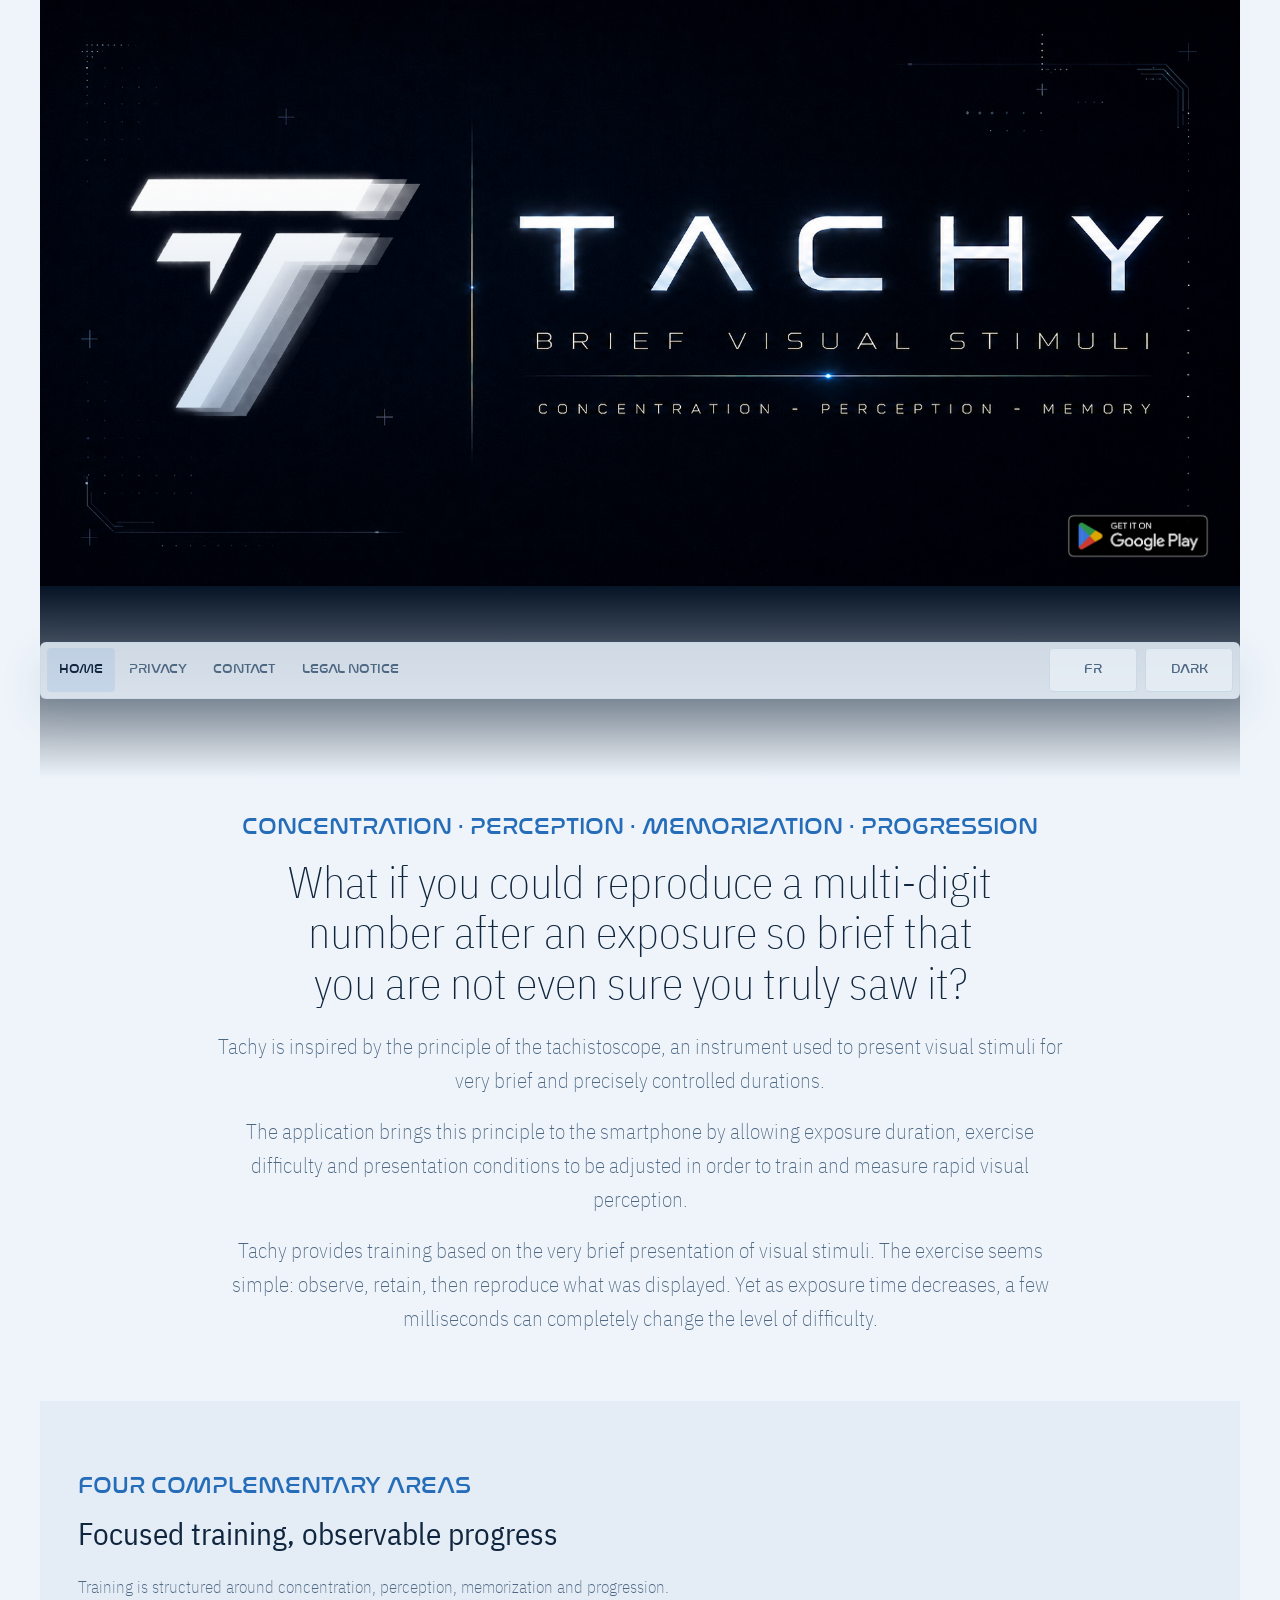
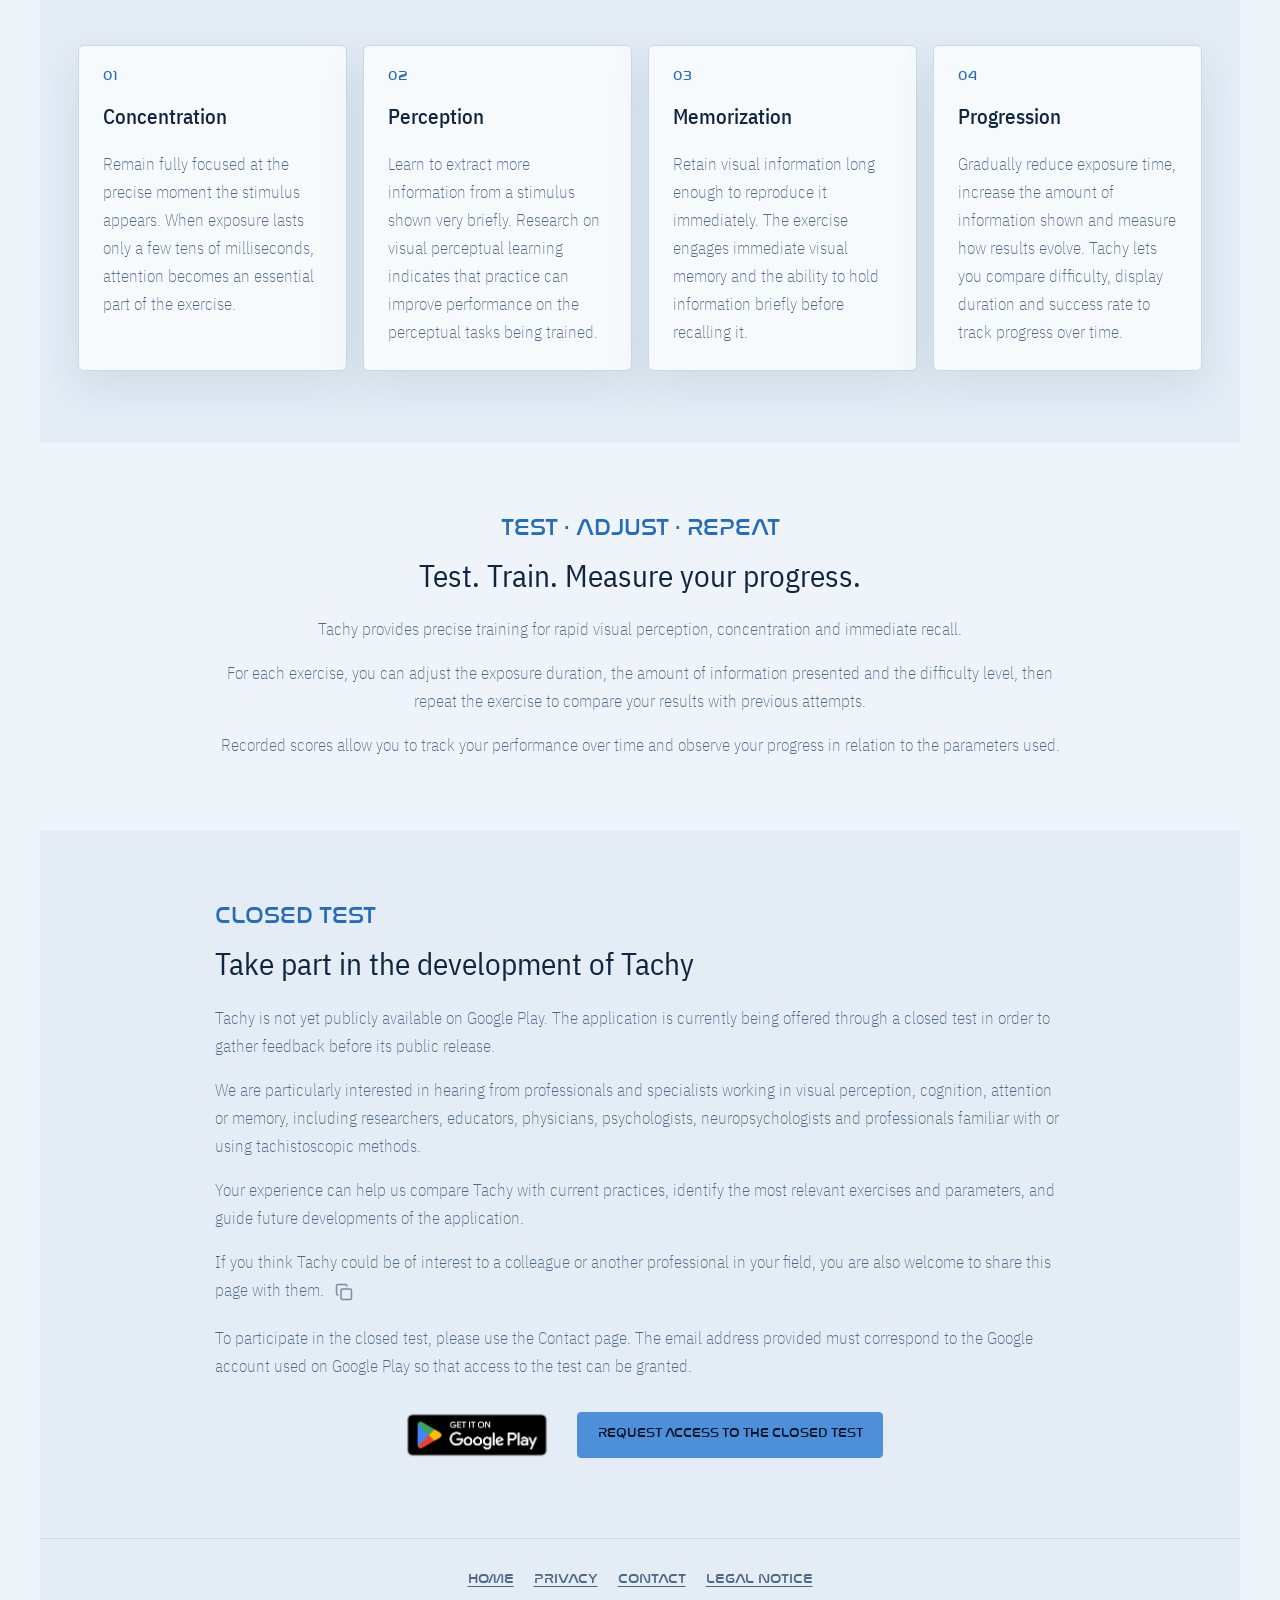
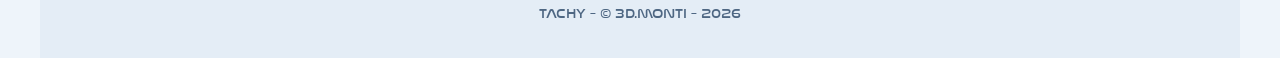
==== index.html @ a4e73cd0 "Publish Tachy website" ====
<!doctype html>
<html lang="fr">
<head>
  <meta charset="utf-8">
  <meta name="viewport" content="width=device-width, initial-scale=1, viewport-fit=cover">
  <meta name="color-scheme" content="light dark">
  <title>Tachy - Tachistoscope et entraînement de la perception visuelle</title>
  <meta name="description" content="Tachy est une application Android inspirée du tachistoscope pour présenter des stimuli visuels brefs, entraîner la perception visuelle rapide et mesurer sa progression.">
  <link rel="canonical" href="https://tachy.montironi.fr/">
  <link rel="alternate" hreflang="fr" href="https://tachy.montironi.fr/">
  <link rel="alternate" hreflang="en" href="https://tachy.montironi.fr/en/">
  <link rel="alternate" hreflang="x-default" href="https://tachy.montironi.fr/">
  <meta property="og:type" content="website">
  <meta property="og:locale" content="fr_FR">
  <meta property="og:locale:alternate" content="en_US">
  <meta property="og:site_name" content="Tachy">
  <meta property="og:title" content="Tachy - Tachistoscope et entraînement de la perception visuelle">
  <meta property="og:description" content="Tachy est une application Android inspirée du tachistoscope pour présenter des stimuli visuels brefs, entraîner la perception visuelle rapide et mesurer sa progression.">
  <meta property="og:url" content="https://tachy.montironi.fr/">
  <meta property="og:image" content="https://tachy.montironi.fr/assets/images/banner-fr.png">
  <meta property="og:image:width" content="1794">
  <meta property="og:image:height" content="877">
  <meta property="og:image:alt" content="Tachy, application inspirée du tachistoscope pour la perception visuelle">
  <meta name="twitter:card" content="summary_large_image">
  <meta name="twitter:title" content="Tachy - Tachistoscope et entraînement de la perception visuelle">
  <meta name="twitter:description" content="Tachy est une application Android inspirée du tachistoscope pour présenter des stimuli visuels brefs, entraîner la perception visuelle rapide et mesurer sa progression.">
  <meta name="twitter:image" content="https://tachy.montironi.fr/assets/images/banner-fr.png">
  <meta name="twitter:image:alt" content="Tachy, application inspirée du tachistoscope pour la perception visuelle">
  <script type="application/ld+json">
  {
    "@context": "https://schema.org",
    "@type": "MobileApplication",
    "name": "Tachy",
    "operatingSystem": "Android",
    "applicationCategory": "EducationalApplication",
    "url": "https://tachy.montironi.fr/",
    "description": "Tachy est une application Android inspirée du tachistoscope pour présenter des stimuli visuels brefs, entraîner la perception visuelle rapide et mesurer sa progression.",
    "image": "https://tachy.montironi.fr/assets/images/banner-fr.png",
    "publisher": {
      "@type": "Organization",
      "name": "3D.MONTI"
    },
    "inLanguage": "fr-FR",
    "featureList": [
      "Présentation brève de stimuli visuels",
      "Réglage de la durée d’exposition",
      "Exercices de perception visuelle rapide",
      "Suivi des scores et de la progression",
      "Fonctionnement local sur Android"
    ]
  }
  </script>
  <link rel="icon" href="/assets/images/favicon.png" type="image/png">
  <script src="/scripts/theme.js"></script>
  <link rel="stylesheet" href="/styles/site.css?v=20260830-statement-copy">
  <script src="/scripts/language.js" defer></script>
  <script src="/scripts/copy-link.js?v=20260830" defer></script>
</head>
<body>
  <a class="skip-link" href="#main-content">Aller au contenu</a>
  <header>
    <div class="banner-region">
      <div class="banner-frame">
        <img class="banner-image" src="/assets/images/banner-fr.webp" width="1794" height="877" alt="Tachy, application inspirée du tachistoscope pour la perception visuelle">
        <a class="banner-play-badge" href="#test-ferme" aria-label="Accéder aux informations sur le test fermé de Tachy"><img src="/assets/images/google-play-badge-fr.png" width="646" height="250" alt="Disponible sur Google Play - informations sur le test fermé"></a>
      </div>
    </div>
    <div class="banner-transition">
      <nav class="site-nav" aria-label="Navigation principale">
        <details class="nav-menu" open>
          <summary>MENU</summary><div class="nav-content"><ul class="nav-links">
            <li><a href="/" aria-current="page">ACCUEIL</a></li>
            <li><a href="/privacy/">CONFIDENTIALITÉ</a></li>
            <li><a href="/contact/">CONTACT</a></li>
            <li><a href="/legal/">MENTIONS LÉGALES</a></li>
          </ul>
          <div class="nav-tools">
            <a class="language-switch" href="/en/" lang="en" hreflang="en" data-lang-switch="en" aria-label="English">EN</a>
            <button class="theme-toggle" type="button" data-theme-toggle>THÈME</button>
          </div></div></details></nav>
    </div>
  </header>

  <main id="main-content">
    <section class="home-intro content-wrap" aria-labelledby="home-title">
      <p class="tech-section-title">Concentration · Perception · Mémorisation · Progression</p>
      <h1 id="home-title">Et si vous parveniez à restituer un nombre de plusieurs chiffres après une exposition si brève que vous n’êtes même pas certain de l’avoir réellement vu&nbsp;?</h1>
      <p class="intro-copy">Tachy s’inspire du principe du tachistoscope, un instrument utilisé pour présenter des stimuli visuels pendant des durées très brèves et précisément contrôlées.</p>
      <p class="intro-copy">L’application transpose ce principe sur smartphone en permettant d’ajuster la durée d’exposition, la difficulté des exercices et les conditions de présentation afin d’entraîner et de mesurer la perception visuelle rapide.</p>
      <p class="intro-copy">Tachy propose un entraînement fondé sur la présentation très brève de stimuli visuels. L’exercice paraît simple&nbsp;: observer, retenir, puis restituer ce qui vient d’être affiché. Mais lorsque le temps d’exposition diminue, quelques millisecondes peuvent suffire à transformer complètement la difficulté.</p>
    </section>

    <section class="section-band section-band--secondary" aria-labelledby="axes-title">
      <div class="content-wrap">
        <div class="section-heading">
          <p class="tech-section-title">Quatre axes complémentaires</p>
          <h2 id="axes-title">Un entraînement précis, une progression observable</h2>
          <p>L’entraînement s’articule autour de la concentration, de la perception, de la mémorisation et de la progression.</p>
        </div>
        <div class="axis-grid">
          <article class="axis-card">
            <span class="axis-number">01</span>
            <h3>Concentration</h3>
            <p>Rester pleinement focalisé au moment précis où le stimulus apparaît. Lorsque l’exposition ne dure que quelques dizaines de millisecondes, l’attention devient une composante essentielle de l’exercice.</p>
          </article>
          <article class="axis-card">
            <span class="axis-number">02</span>
            <h3>Perception</h3>
            <p>Apprendre à extraire davantage d’information d’un stimulus présenté très brièvement. Les recherches sur l’apprentissage perceptif visuel montrent que l’entraînement peut améliorer les performances sur les tâches perceptives pratiquées.</p>
          </article>
          <article class="axis-card">
            <span class="axis-number">03</span>
            <h3>Mémorisation</h3>
            <p>Conserver immédiatement l’information visuelle suffisamment longtemps pour pouvoir la restituer. L’exercice sollicite ainsi la mémoire visuelle immédiate et la capacité à maintenir brièvement une information avant de la reproduire.</p>
          </article>
          <article class="axis-card">
            <span class="axis-number">04</span>
            <h3>Progression</h3>
            <p>Réduire progressivement le temps d’exposition, augmenter la quantité d’information présentée et mesurer objectivement l’évolution des résultats. Tachy permet de confronter le niveau de difficulté, la durée d’affichage et le taux de réussite afin de suivre cette progression dans le temps.</p>
          </article>
        </div>
      </div>
    </section>

    <section class="section-band" aria-labelledby="measure-title">
      <div class="content-wrap statement">
        <p class="tech-section-title">Tester · Ajuster · Recommencer</p>
        <h2 id="measure-title">Testez. Entraînez-vous. Mesurez vos progrès.</h2>
        <p>Tachy propose un entraînement précis de la perception visuelle rapide, de la concentration et de la restitution immédiate.</p>
        <p>À chaque exercice, vous pouvez ajuster la durée d’exposition, la quantité d’information présentée et le niveau de difficulté, puis recommencer afin de confronter vos résultats aux essais précédents.</p>
        <p>Les scores enregistrés permettent de suivre votre évolution dans le temps et d’observer concrètement votre progression en fonction des paramètres utilisés.</p>
      </div>
    </section>

    <section class="section-band section-band--secondary closed-test-section" id="test-ferme" aria-labelledby="closed-test-title">
      <div class="content-wrap closed-test-content">
        <p class="tech-section-title">Test fermé</p>
        <h2 id="closed-test-title">Participez au développement de Tachy</h2>
        <p>Tachy n’est pas encore disponible publiquement sur Google Play. L’application est actuellement proposée dans le cadre d’un test fermé afin de recueillir des retours d’utilisation avant sa publication.</p>
        <p>Nous recherchons notamment des professionnels et spécialistes travaillant dans les domaines de la perception visuelle, de la cognition, de l’attention ou de la mémoire&nbsp;: chercheurs, enseignants, médecins, psychologues, neuropsychologues et professionnels connaissant ou utilisant le principe du tachistoscope.</p>
        <p>Votre regard peut contribuer à confronter Tachy aux pratiques actuelles, à identifier les exercices et paramètres les plus pertinents et à orienter les prochaines évolutions de l’application.</p>
        <p>Si Tachy vous paraît susceptible d’intéresser un collègue ou un professionnel de votre entourage, vous pouvez également lui transmettre cette page.<button class="copy-link-button" type="button" data-copy-link data-copy-url="https://tachy.montironi.fr/" data-copy-tooltip="Copier le lien" data-copy-success="Lien copié" aria-label="Copier le lien vers la page Tachy" title="Copier le lien"><svg class="copy-link-icon copy-link-icon--copy" viewBox="0 0 24 24" aria-hidden="true"><rect width="14" height="14" x="8" y="8" rx="2"></rect><path d="M4 16c-1.1 0-2-.9-2-2V4c0-1.1.9-2 2-2h10c1.1 0 2 .9 2 2"></path></svg><svg class="copy-link-icon copy-link-icon--check" viewBox="0 0 24 24" aria-hidden="true"><path d="m5 12 4 4L19 6"></path></svg><span class="copy-link-feedback" aria-live="polite"></span></button></p>
        <p>Pour participer au test fermé, utilisez la page Contact. L’adresse indiquée doit être celle du compte Google utilisé sur Google Play afin que l’accès au test puisse être autorisé.</p>
        <div class="cta-group">
          <span class="google-play-badge" aria-disabled="true">
            <img src="/assets/images/google-play-badge-fr.png" width="646" height="250" alt="Disponible sur Google Play">
          </span>
          <a class="submit-button closed-test-cta" href="/contact/?motif=test-ferme">Demander à participer au test fermé</a>
        </div>
      </div>
    </section>
  </main>

  <footer class="site-footer">
    <div class="footer-inner">
      <ul class="footer-links">
        <li><a href="/">Accueil</a></li>
        <li><a href="/privacy/">Confidentialité</a></li>
        <li><a href="/contact/">Contact</a></li>
        <li><a href="/legal/">Mentions légales</a></li>
      </ul>
      <p class="copyright">TACHY - © 3D.MONTI - 2026</p>
    </div>
  </footer>
</body>
</html>
---- styles/site.css ----
@font-face {
  font-family: "IBM Plex Sans Condensed";
  src: url("../assets/fonts/IBMPlexSansCondensed-ExtraLight.ttf") format("truetype");
  font-weight: 200;
  font-style: normal;
  font-display: swap;
}

@font-face {
  font-family: "IBM Plex Sans Condensed";
  src: url("../assets/fonts/IBMPlexSansCondensed-Regular.ttf") format("truetype");
  font-weight: 400;
  font-style: normal;
  font-display: swap;
}

@font-face {
  font-family: "IBM Plex Sans Condensed";
  src: url("../assets/fonts/IBMPlexSansCondensed-Medium.ttf") format("truetype");
  font-weight: 500;
  font-style: normal;
  font-display: swap;
}

@font-face {
  font-family: "Nasalization";
  src: url("../assets/fonts/Nasalization.ttf") format("truetype");
  font-weight: 400;
  font-style: normal;
  font-display: swap;
}

:root {
  color-scheme: light dark;
  --bg: #eef4fa;
  --bg-secondary: #e4edf6;
  --panel: #f7fafd;
  --border: #c9d9e8;
  --text: #10253e;
  --muted: #4e6783;
  --accent: #4d8fd8;
  --accent-strong: #266db9;
  --banner-edge: #061426;
  --focus: #1f67b2;
  --shadow: 0 16px 44px rgba(20, 56, 92, 0.1);
  --max-width: 75rem;
  --tech-control-size: 0.82rem;
  --space-label-title: 0.875rem;
  --space-title-copy: 1.375rem;
  --panel-padding: clamp(1.25rem, 3vw, 2.5rem);
  --radius: 6px;
}

@media (prefers-color-scheme: dark) {
  :root:not([data-theme]) {
    --bg: #08182b;
    --bg-secondary: #0d223a;
    --panel: #112b47;
    --border: #28496a;
    --text: #e8f1fb;
    --muted: #afc4da;
    --accent: #79b9ff;
    --accent-strong: #a4cfff;
    --banner-edge: #061426;
    --focus: #9dccff;
    --shadow: 0 18px 50px rgba(0, 7, 18, 0.28);
  }
}

:root[data-theme="dark"] {
  --bg: #08182b;
  --bg-secondary: #0d223a;
  --panel: #112b47;
  --border: #28496a;
  --text: #e8f1fb;
  --muted: #afc4da;
  --accent: #79b9ff;
  --accent-strong: #a4cfff;
  --banner-edge: #061426;
  --focus: #9dccff;
  --shadow: 0 18px 50px rgba(0, 7, 18, 0.28);
}

:root[data-theme="light"] {
  --bg: #eef4fa;
  --bg-secondary: #e4edf6;
  --panel: #f7fafd;
  --border: #c9d9e8;
  --text: #10253e;
  --muted: #4e6783;
  --accent: #4d8fd8;
  --accent-strong: #266db9;
  --banner-edge: #061426;
  --focus: #1f67b2;
  --shadow: 0 16px 44px rgba(20, 56, 92, 0.1);
}

* {
  box-sizing: border-box;
}

html {
  background: var(--bg);
  scroll-behavior: smooth;
}

body {
  margin: 0;
  overflow-x: hidden;
  background: var(--bg);
  color: var(--text);
  font-family: "IBM Plex Sans Condensed", sans-serif;
  font-weight: 200;
  font-size: 1.0625rem;
  line-height: 1.65;
  letter-spacing: 0;
  transition: background-color 180ms ease, color 180ms ease;
}

img {
  display: block;
  max-width: 100%;
}

a {
  color: var(--accent-strong);
  text-decoration-thickness: 1px;
  text-underline-offset: 0.18em;
}

a:hover {
  color: var(--accent);
}

button,
input,
select,
textarea {
  font: inherit;
}

:focus-visible {
  outline: 3px solid var(--focus);
  outline-offset: 3px;
}

.skip-link {
  position: fixed;
  z-index: 100;
  top: 0.75rem;
  left: 0.75rem;
  padding: 0.7rem 1rem;
  transform: translateY(-180%);
  border-radius: var(--radius);
  background: var(--panel);
  color: var(--text);
  font-weight: 500;
}

.skip-link:focus {
  transform: translateY(0);
}

.banner-region {
  background: var(--bg);
}

.banner-frame {
  position: relative;
  width: min(calc(100% - 2rem), var(--max-width));
  margin-inline: auto;
  background: var(--banner-edge);
}

.banner-image {
  width: 100%;
  height: auto;
  aspect-ratio: 1794 / 877;
  object-fit: contain;
}

.banner-play-badge {
  position: absolute;
  right: 0.75rem;
  bottom: 0.75rem;
  width: 7rem;
  max-width: calc(100% - 1.5rem);
  border-radius: 4px;
  opacity: 0.88;
  transition: opacity 160ms ease, filter 160ms ease, transform 160ms ease;
}

.banner-play-badge img {
  display: block;
  width: 100%;
  height: auto;
}

.banner-play-badge:hover {
  filter: brightness(1.08);
  opacity: 1;
  transform: scale(1.02);
}

.closed-test-section {
  scroll-margin-top: 1rem;
}

@media (max-width: 21.25rem) {
  .banner-play-badge {
    right: 0.5rem;
    bottom: 0.5rem;
    width: 6.875rem;
  }
}

.banner-transition {
  position: relative;
  width: min(calc(100% - 2rem), var(--max-width));
  min-height: 10rem;
  margin-top: -1px;
  margin-inline: auto;
  padding: 2.5rem 0 1.25rem;
  background: linear-gradient(180deg, var(--banner-edge) 0%, color-mix(in srgb, var(--banner-edge) 66%, var(--bg)) 38%, var(--bg) 100%);
}

.site-nav {
  width: 100%;
  margin-inline: auto;
}

.nav-menu {
  margin: 0;
  border: 1px solid color-mix(in srgb, var(--border) 78%, transparent);
  border-radius: var(--radius);
  background: color-mix(in srgb, var(--bg-secondary) 88%, transparent);
  box-shadow: var(--shadow);
}

.nav-menu summary {
  min-height: 3rem;
  padding: 0.76rem 1rem;
  cursor: pointer;
  list-style: none;
  color: var(--text);
  font-family: "Nasalization", sans-serif;
  font-size: var(--tech-control-size);
  font-weight: 400;
  line-height: 1.25;
  text-align: center;
}

.nav-menu summary::-webkit-details-marker {
  display: none;
}

.nav-menu summary::after {
  content: "+";
  margin-left: 0.6rem;
  color: var(--accent);
}

.nav-menu[open] summary::after {
  content: "−";
}

.nav-content {
  display: block;
}

.nav-links,
.nav-tools {
  display: grid;
  gap: 0.3rem;
  margin: 0;
  padding: 0.5rem;
  list-style: none;
}

.nav-links {
  grid-template-columns: repeat(2, minmax(0, 1fr));
}

.nav-tools {
  grid-template-columns: repeat(2, minmax(0, 1fr));
  align-items: center;
}

.nav-links a,
.language-switch,
.theme-toggle {
  display: inline-flex;
  min-height: 2.75rem;
  align-items: center;
  justify-content: center;
  padding: 0.6rem 0.75rem;
  border: 0;
  border-radius: 4px;
  color: var(--muted);
  background: transparent;
  font-family: "Nasalization", sans-serif;
  font-size: var(--tech-control-size);
  font-weight: 400;
  line-height: 1.25;
  text-align: center;
  text-decoration: none;
  cursor: pointer;
}

.nav-links a:hover,
.nav-links a[aria-current="page"],
.language-switch:hover,
.theme-toggle:hover {
  background: color-mix(in srgb, var(--accent) 13%, transparent);
  color: var(--text);
}

.nav-tools {
  border-top: 1px solid var(--border);
}

.language-switch,
.theme-toggle {
  width: 100%;
  min-width: 0;
  min-height: 2.75rem;
  border: 1px solid var(--border);
  border-radius: 4px;
  background: color-mix(in srgb, var(--bg) 62%, transparent);
}

.theme-toggle {
  padding-inline: 0.75rem;
}

main {
  display: block;
  width: min(calc(100% - 2rem), var(--max-width));
  margin-inline: auto;
}

.content-wrap {
  width: 100%;
  margin-inline: auto;
}

main > .content-wrap {
  padding-inline: var(--panel-padding);
}

.home-intro {
  padding-top: 2.25rem;
  padding-bottom: 4rem;
  text-align: center;
}

.tech-section-title {
  color: var(--accent-strong);
  font-family: "Nasalization", sans-serif;
  font-size: 1.3rem;
  font-weight: 400;
  line-height: 1.25;
  letter-spacing: 0;
  margin: 0 0 14px;
  text-transform: uppercase;
}

.tech-section-title + h1,
.tech-section-title + h2,
.tech-section-title + h3 {
  margin-top: 0;
  margin-bottom: var(--space-title-copy);
}

p {
  overflow-wrap: anywhere;
}

h1,
h2,
h3 {
  margin-top: 0;
  color: var(--text);
  font-family: "IBM Plex Sans Condensed", sans-serif;
  font-weight: 200;
  line-height: 1.15;
  overflow-wrap: normal;
  word-break: normal;
  text-wrap: balance;
}

h1 {
  max-width: 18ch;
  margin-inline: auto;
  margin-bottom: var(--space-title-copy);
  font-size: clamp(1.9rem, 3.5vw, 3.25rem);
}

h2 {
  font-size: clamp(1.5rem, 2.4vw, 2rem);
  font-weight: 400;
}

h3 {
  font-size: 1.3rem;
  font-weight: 500;
}

.home-intro h1 {
  max-width: 52rem;
  font-size: clamp(1.9rem, 3.4vw, 3.4rem);
  line-height: 1.16;
}

.intro-copy {
  max-width: 53.125rem;
  margin: 0 auto;
  color: var(--muted);
  font-size: clamp(1.15rem, 1.8vw, 1.3rem);
}

.intro-copy + .intro-copy {
  margin-top: 1rem;
}

.section-band {
  padding: 4.5rem var(--panel-padding);
}

.section-band--secondary {
  background: var(--bg-secondary);
}

.section-heading {
  max-width: 53.125rem;
  margin-bottom: 2.75rem;
}

.section-heading > p:not(.tech-section-title) {
  margin: 0;
  color: var(--muted);
}

.axis-grid {
  display: grid;
  gap: 1rem;
  align-items: stretch;
}

.axis-card {
  display: flex;
  flex-direction: column;
  min-width: 0;
  padding: 1.5rem;
  border: 1px solid var(--border);
  border-radius: var(--radius);
  background: var(--panel);
  box-shadow: var(--shadow);
  transition: transform 160ms ease, border-color 160ms ease;
}

.axis-card:hover {
  transform: translateY(-2px);
  border-color: var(--accent);
}

.axis-number {
  display: block;
  margin-bottom: 1.2rem;
  color: var(--accent-strong);
  font-family: "Nasalization", sans-serif;
  font-size: var(--tech-control-size);
  font-weight: 400;
  line-height: 1.2;
  letter-spacing: 0;
}

.axis-card p {
  margin: 0;
  color: var(--muted);
}

.statement {
  max-width: 53.125rem;
  margin-inline: auto;
  text-align: center;
}

.statement > p:not(.tech-section-title) {
  margin: 0;
  color: var(--muted);
}

.statement > p:not(.tech-section-title) + p:not(.tech-section-title) {
  margin-top: 1rem;
}

.closed-test-content {
  max-width: 53.125rem;
  margin-inline: auto;
}

.closed-test-content > p:not(.tech-section-title) {
  margin: 0 0 1rem;
  color: var(--muted);
}

.closed-test-content > p:last-of-type {
  margin-bottom: 0;
}

.copy-link-button {
  display: inline-flex;
  width: 2rem;
  height: 2rem;
  align-items: center;
  justify-content: center;
  margin-left: 0.25rem;
  padding: 0;
  border: 0;
  border-radius: 4px;
  background: transparent;
  color: var(--muted);
  vertical-align: middle;
  cursor: pointer;
  opacity: 0.72;
}

.copy-link-button:hover,
.copy-link-button:focus-visible,
.copy-link-button.is-copied {
  color: var(--accent-strong);
  opacity: 1;
}

.copy-link-icon {
  width: 1.125rem;
  height: 1.125rem;
  fill: none;
  stroke: currentColor;
  stroke-width: 2;
  stroke-linecap: round;
  stroke-linejoin: round;
}

.copy-link-icon--check {
  display: none;
}

.copy-link-button.is-copied .copy-link-icon--copy {
  display: none;
}

.copy-link-button.is-copied .copy-link-icon--check {
  display: block;
}

.copy-link-feedback {
  position: absolute;
  width: 1px;
  height: 1px;
  overflow: hidden;
  clip: rect(0 0 0 0);
  clip-path: inset(50%);
  white-space: nowrap;
}

.cta-group {
  display: flex;
  align-items: center;
  justify-content: center;
  gap: 1.25rem;
  flex-wrap: wrap;
  margin-top: 1.5rem;
}

.google-play-badge {
  display: block;
  width: 10rem;
  max-width: 100%;
  flex: 0 0 auto;
  cursor: default;
}

.google-play-badge img {
  display: block;
  width: 100%;
  height: auto;
}

.closed-test-cta {
  min-height: 3.8rem;
  max-width: 100%;
  text-align: center;
  text-transform: uppercase;
}

.page-header {
  padding: 1.75rem 0 2.75rem;
}

.page-header h1 {
  margin-left: 0;
  margin-right: 0;
  max-width: 28ch;
  font-size: clamp(1.9rem, 3.5vw, 3.25rem);
}

.page-header > p:not(.tech-section-title) {
  max-width: 44rem;
  margin: 0;
  color: var(--muted);
  font-size: 1.2rem;
}

.prose {
  max-width: 49rem;
  padding-bottom: 5rem;
}

.prose section {
  padding: 1.75rem 0;
  border-top: 1px solid var(--border);
  scroll-margin-top: 2rem;
}

.prose h2 {
  margin-bottom: 0.75rem;
  font-size: 1.55rem;
}

.prose p,
.prose ul {
  color: var(--muted);
}

.prose ul {
  padding-left: 1.25rem;
}

.form-shell {
  width: 100%;
  max-width: 53.125rem;
  margin: 0 auto 4rem;
  padding: 1.125rem;
  border: 1px solid var(--border);
  border-radius: var(--radius);
  background: var(--panel);
  box-shadow: var(--shadow);
}

.field-grid {
  display: grid;
  gap: 1.75rem;
}

.field-group {
  min-width: 0;
}

.field-group label {
  display: block;
  margin-bottom: 0.5rem;
  font-weight: 500;
}

.field-help {
  margin: 0.5rem 0 0;
  color: var(--muted);
  font-size: 0.95rem;
  line-height: 1.45;
}

.field-group input,
.field-group select,
.field-group textarea {
  width: 100%;
  min-height: 2.9rem;
  padding: 0.7rem 0.8rem;
  border: 1px solid var(--border);
  border-radius: 4px;
  background: var(--bg);
  color: var(--text);
}

.field-group input,
.field-group select {
  height: 3.25rem;
}

.field-group textarea {
  min-height: 13.75rem;
  resize: vertical;
}

.field-group input:focus,
.field-group select:focus,
.field-group textarea:focus {
  border-color: var(--accent);
}

.field-error {
  min-height: 1.35rem;
  margin: 0.25rem 0 0;
  color: #b73445;
  font-size: 0.92rem;
}

.field-error:empty {
  min-height: 0;
  margin: 0;
}

:root[data-theme="dark"] .field-error {
  color: #ff9aa6;
}

@media (prefers-color-scheme: dark) {
  :root:not([data-theme]) .field-error {
    color: #ff9aa6;
  }
}

.form-actions {
  display: flex;
  align-items: center;
  justify-content: center;
  gap: 1rem;
  flex-wrap: wrap;
  margin-top: 0.4rem;
}

.submit-button {
  display: inline-flex;
  min-height: 2.9rem;
  align-items: center;
  justify-content: center;
  padding: 0.72rem 1.2rem;
  border: 1px solid var(--accent);
  border-radius: 4px;
  background: var(--accent);
  color: #061426;
  font-family: "Nasalization", sans-serif;
  font-size: var(--tech-control-size);
  font-weight: 400;
  text-decoration: none;
  cursor: pointer;
}

.submit-button:hover {
  background: var(--accent-strong);
}

.form-status {
  margin: 0;
  color: var(--muted);
}

.form-status:empty {
  display: none;
}

.form-note {
  max-width: 53.125rem;
  margin: 1.25rem auto 4rem;
  color: var(--muted);
  font-size: 0.98rem;
}

.honeypot {
  position: absolute !important;
  width: 1px !important;
  height: 1px !important;
  overflow: hidden !important;
  clip: rect(1px, 1px, 1px, 1px) !important;
  white-space: nowrap !important;
}

.site-footer {
  width: min(calc(100% - 2rem), var(--max-width));
  margin-inline: auto;
  padding: 2rem max(1rem, env(safe-area-inset-right)) calc(2rem + env(safe-area-inset-bottom)) max(1rem, env(safe-area-inset-left));
  border-top: 1px solid var(--border);
  background: var(--bg-secondary);
  font-family: "Nasalization", sans-serif;
  font-size: 0.9rem;
  font-weight: 400;
  line-height: 1.35;
  letter-spacing: 0;
  text-align: center;
}

.footer-inner {
  width: 100%;
  margin-inline: auto;
}

.footer-links {
  display: flex;
  justify-content: center;
  gap: 1.125rem 1.25rem;
  flex-wrap: wrap;
  margin: 0 0 1rem;
  padding: 0;
  list-style: none;
}

.footer-links a {
  display: inline-block;
  color: var(--muted);
  text-transform: uppercase;
}

.copyright {
  margin: 0;
  color: var(--muted);
  font-size: inherit;
}

@media (max-width: 37.99rem) {
  .site-footer {
    padding-right: max(0.5rem, env(safe-area-inset-right));
    padding-left: max(0.5rem, env(safe-area-inset-left));
  }

  .cta-group {
    flex-direction: column;
    gap: 0.875rem;
  }

  .closed-test-cta {
    width: 100%;
  }

  .copy-link-button {
    width: 2.75rem;
    height: 2.75rem;
  }
}

@media (max-width: 30rem) {
  .tech-section-title {
    font-size: 1.12rem;
    line-height: 1.3;
  }
}

@media (min-width: 38rem) {
  .banner-play-badge {
    right: 1.125rem;
    bottom: 1rem;
    width: 9rem;
  }

  .axis-grid {
    grid-template-columns: repeat(2, minmax(0, 1fr));
  }

  .form-shell {
    padding: 1.625rem;
  }

  .form-actions {
    justify-content: flex-start;
  }
}

@media (min-width: 54rem) {
  .banner-transition {
    min-height: 12rem;
    padding-top: 3.5rem;
  }

  .nav-menu {
    display: block;
  }

  .nav-menu summary {
    display: none;
  }

  .nav-content {
    display: flex;
    align-items: center;
    justify-content: space-between;
    gap: 0.75rem;
    padding: 0.35rem;
  }

  .nav-links {
    display: flex;
    flex: 1 1 auto;
    align-items: center;
    gap: 0.15rem;
    padding: 0;
  }

  .nav-tools {
    display: flex;
    flex: 0 0 auto;
    align-items: center;
    gap: 0.5rem;
    margin-left: auto;
    padding: 0;
    border-top: 0;
  }

  .language-switch,
  .theme-toggle {
    width: 5.5rem;
    min-width: 5.5rem;
  }

  .axis-grid {
    grid-template-columns: repeat(4, minmax(0, 1fr));
  }
}

@media (min-width: 56.25rem) {
  .banner-play-badge {
    right: 1.375rem;
    bottom: 1.25rem;
    width: 10rem;
  }

  .tech-section-title {
    font-size: 1.45rem;
  }
}

@media (min-width: 65.625rem) {
  .form-shell {
    padding: 2rem;
  }

  .field-grid--two {
    grid-template-columns: repeat(2, minmax(0, 1fr));
  }
}

@media (prefers-reduced-motion: reduce) {
  html {
    scroll-behavior: auto;
  }

  *,
  *::before,
  *::after {
    scroll-behavior: auto !important;
    transition-duration: 0.01ms !important;
    animation-duration: 0.01ms !important;
    animation-iteration-count: 1 !important;
  }
}
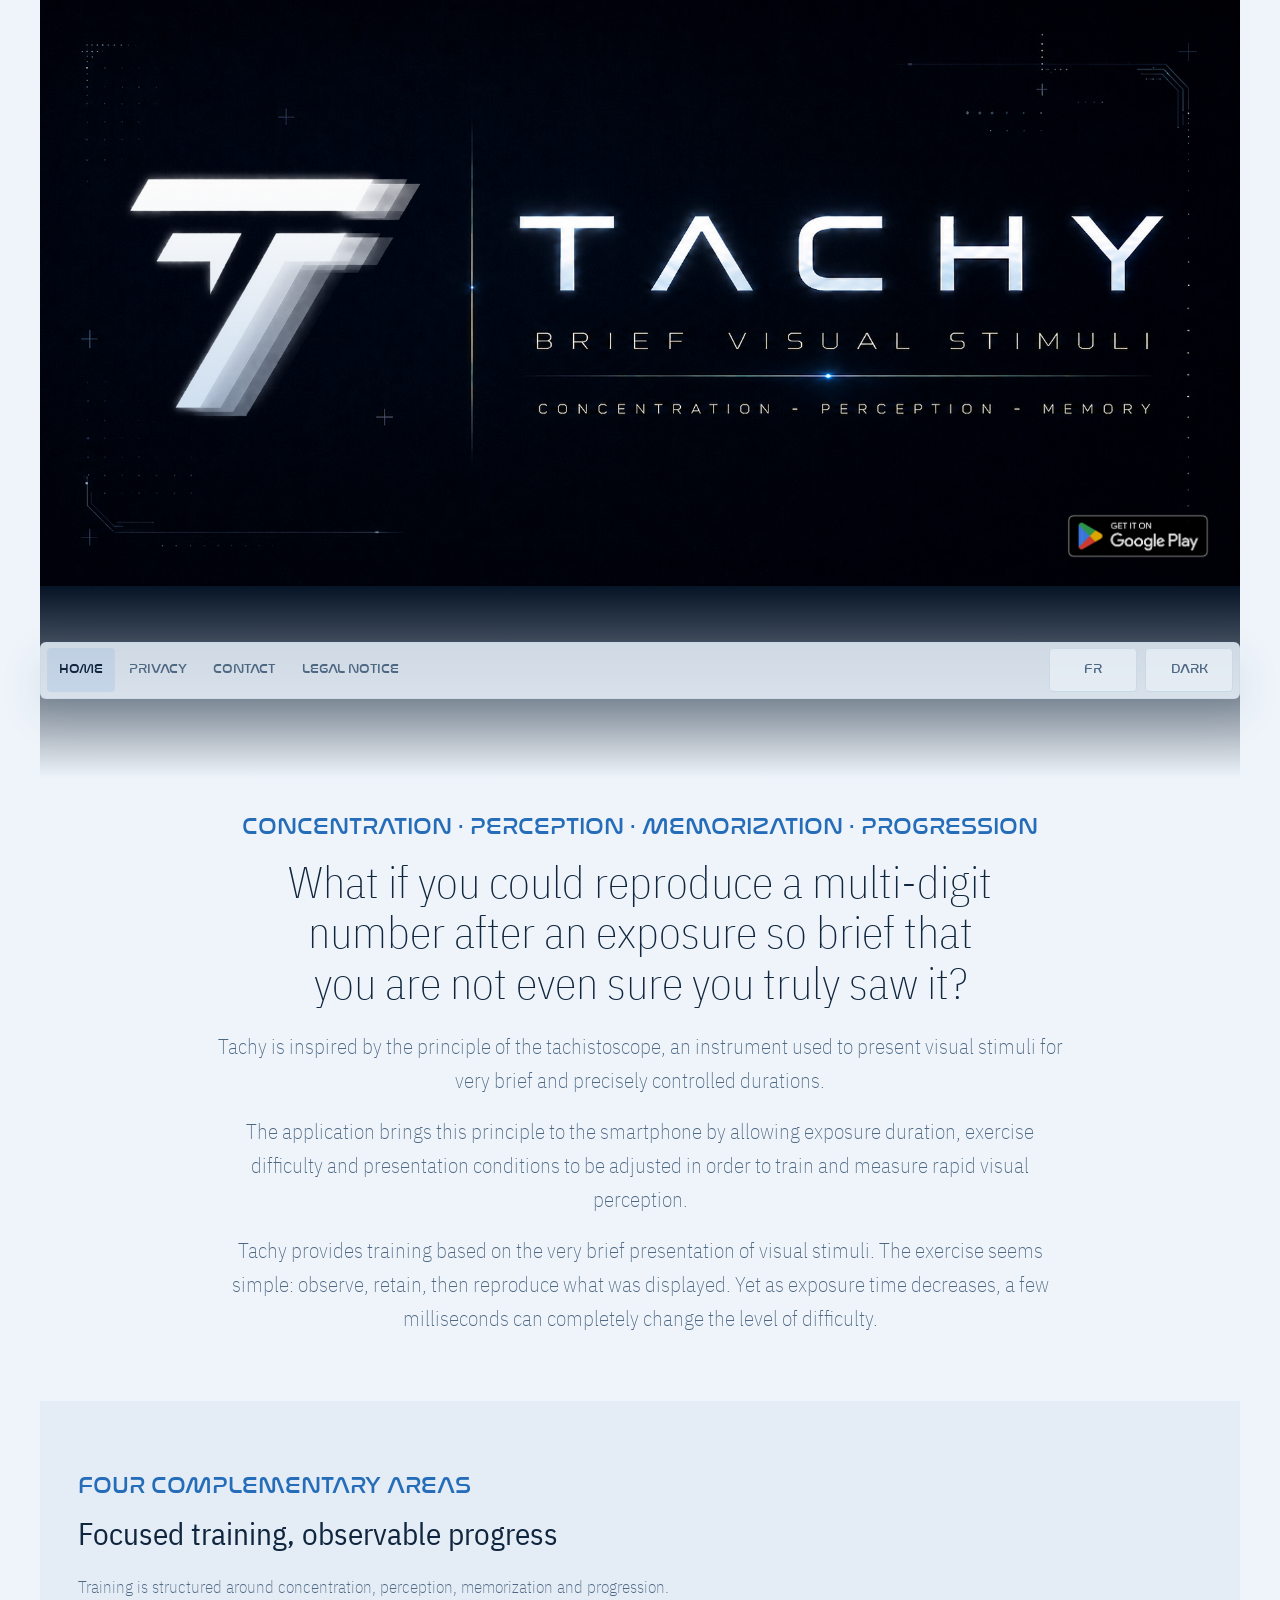
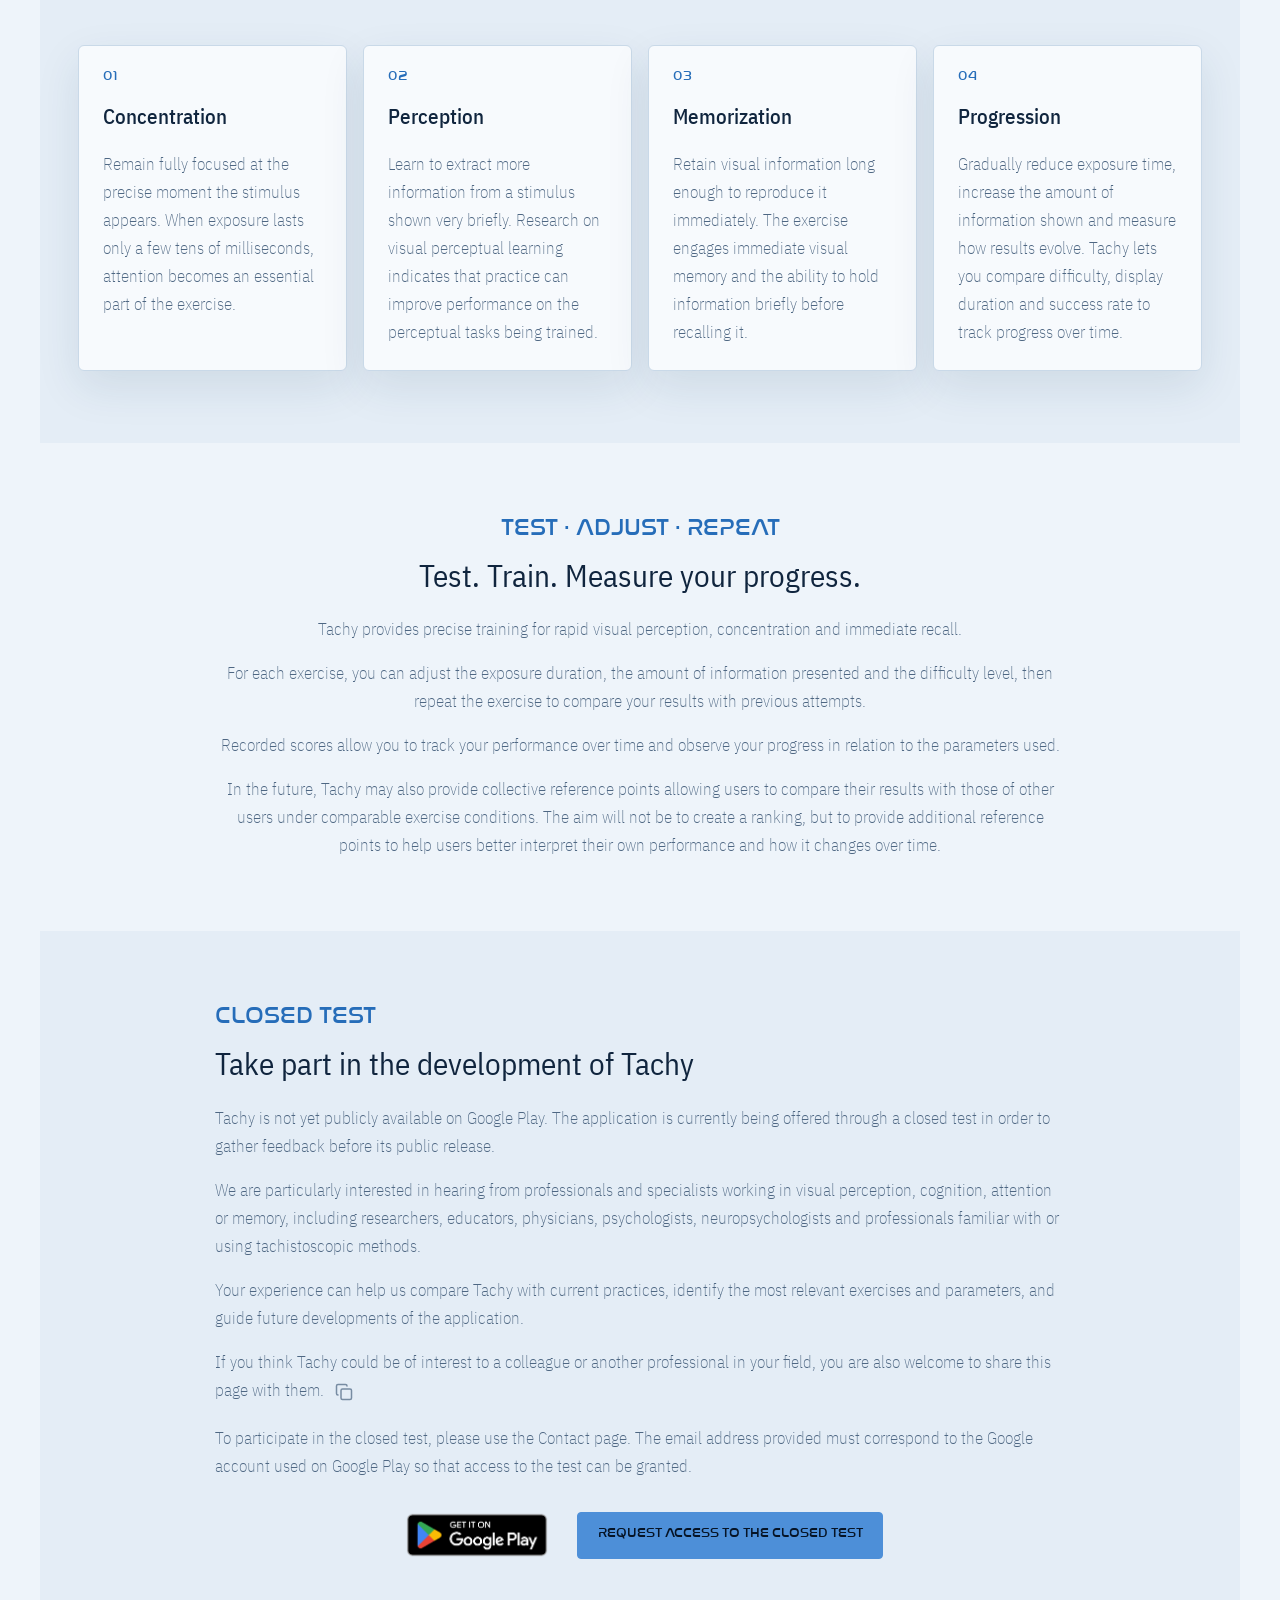
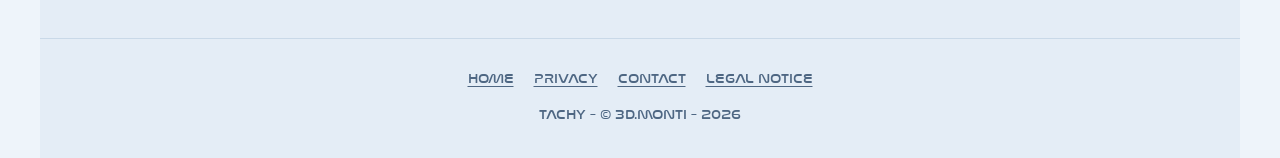
==== commit 5b57b6c5: "Add future collective reference points" ====
--- a/index.html
+++ b/index.html
@@ -50,9 +50,9 @@
     ]
   }
   </script>
-  <link rel="icon" href="/assets/images/favicon.png" type="image/png">
+  <link rel="icon" href="/favicon.ico" sizes="any">
   <script src="/scripts/theme.js"></script>
-  <link rel="stylesheet" href="/styles/site.css?v=20260830-statement-copy">
+  <link rel="stylesheet" href="/styles/site.css?v=20260831-site-container">
   <script src="/scripts/language.js" defer></script>
   <script src="/scripts/copy-link.js?v=20260830" defer></script>
 </head>
@@ -86,7 +86,7 @@
       <p class="tech-section-title">Concentration · Perception · Mémorisation · Progression</p>
       <h1 id="home-title">Et si vous parveniez à restituer un nombre de plusieurs chiffres après une exposition si brève que vous n’êtes même pas certain de l’avoir réellement vu&nbsp;?</h1>
       <p class="intro-copy">Tachy s’inspire du principe du tachistoscope, un instrument utilisé pour présenter des stimuli visuels pendant des durées très brèves et précisément contrôlées.</p>
-      <p class="intro-copy">L’application transpose ce principe sur smartphone en permettant d’ajuster la durée d’exposition, la difficulté des exercices et les conditions de présentation afin d’entraîner et de mesurer la perception visuelle rapide.</p>
+      <p class="intro-copy intro-copy--wide">L’application transpose ce principe sur smartphone en permettant d’ajuster la durée d’exposition, la difficulté des exercices et les conditions de présentation afin d’entraîner et de mesurer la perception visuelle rapide.</p>
       <p class="intro-copy">Tachy propose un entraînement fondé sur la présentation très brève de stimuli visuels. L’exercice paraît simple&nbsp;: observer, retenir, puis restituer ce qui vient d’être affiché. Mais lorsque le temps d’exposition diminue, quelques millisecondes peuvent suffire à transformer complètement la difficulté.</p>
     </section>
 
@@ -129,6 +129,7 @@
         <p>Tachy propose un entraînement précis de la perception visuelle rapide, de la concentration et de la restitution immédiate.</p>
         <p>À chaque exercice, vous pouvez ajuster la durée d’exposition, la quantité d’information présentée et le niveau de difficulté, puis recommencer afin de confronter vos résultats aux essais précédents.</p>
         <p>Les scores enregistrés permettent de suivre votre évolution dans le temps et d’observer concrètement votre progression en fonction des paramètres utilisés.</p>
+        <p>À terme, Tachy pourra également proposer des repères collectifs permettant de situer ses résultats par rapport à ceux d’autres utilisateurs, pour des conditions d’exercice comparables. L’objectif ne sera pas d’établir un palmarès, mais de disposer de points de référence supplémentaires pour mieux interpréter ses propres performances et leur évolution.</p>
       </div>
     </section>
 
--- a/styles/site.css
+++ b/styles/site.css
@@ -44,6 +44,7 @@
   --focus: #1f67b2;
   --shadow: 0 16px 44px rgba(20, 56, 92, 0.1);
   --max-width: 75rem;
+  --site-container-width: min(calc(100% - 2rem), var(--max-width));
   --tech-control-size: 0.82rem;
   --space-label-title: 0.875rem;
   --space-title-copy: 1.375rem;
@@ -161,18 +162,24 @@
   transform: translateY(0);
 }
 
+.banner-frame,
+.banner-transition,
+main {
+  width: var(--site-container-width);
+  margin-inline: auto;
+}
+
 .banner-region {
   background: var(--bg);
 }
 
 .banner-frame {
   position: relative;
-  width: min(calc(100% - 2rem), var(--max-width));
-  margin-inline: auto;
   background: var(--banner-edge);
 }
 
 .banner-image {
+  display: block;
   width: 100%;
   height: auto;
   aspect-ratio: 1794 / 877;
@@ -216,10 +223,8 @@
 
 .banner-transition {
   position: relative;
-  width: min(calc(100% - 2rem), var(--max-width));
   min-height: 10rem;
   margin-top: -1px;
-  margin-inline: auto;
   padding: 2.5rem 0 1.25rem;
   background: linear-gradient(180deg, var(--banner-edge) 0%, color-mix(in srgb, var(--banner-edge) 66%, var(--bg)) 38%, var(--bg) 100%);
 }
@@ -335,8 +340,6 @@
 
 main {
   display: block;
-  width: min(calc(100% - 2rem), var(--max-width));
-  margin-inline: auto;
 }
 
 .content-wrap {
@@ -417,6 +420,10 @@
   margin: 0 auto;
   color: var(--muted);
   font-size: clamp(1.15rem, 1.8vw, 1.3rem);
+}
+
+.intro-copy--wide {
+  max-width: 58rem;
 }
 
 .intro-copy + .intro-copy {
